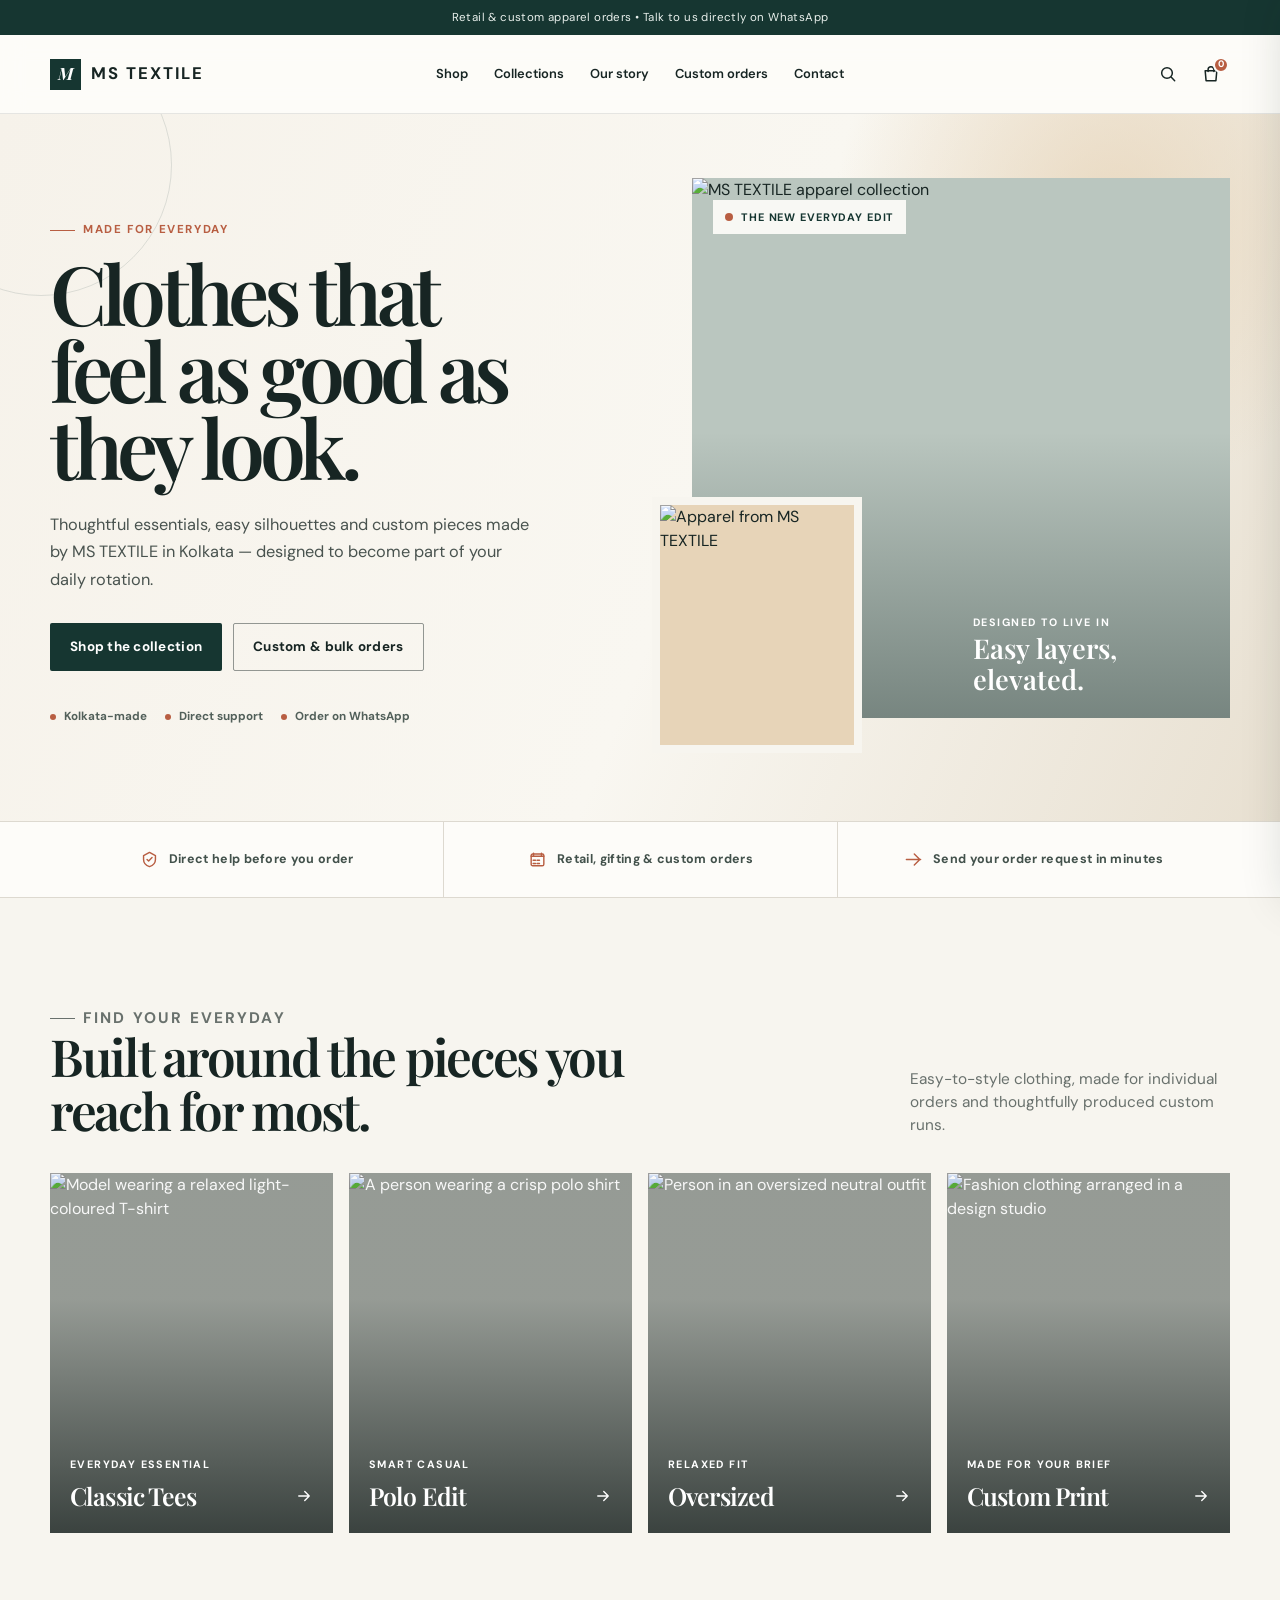
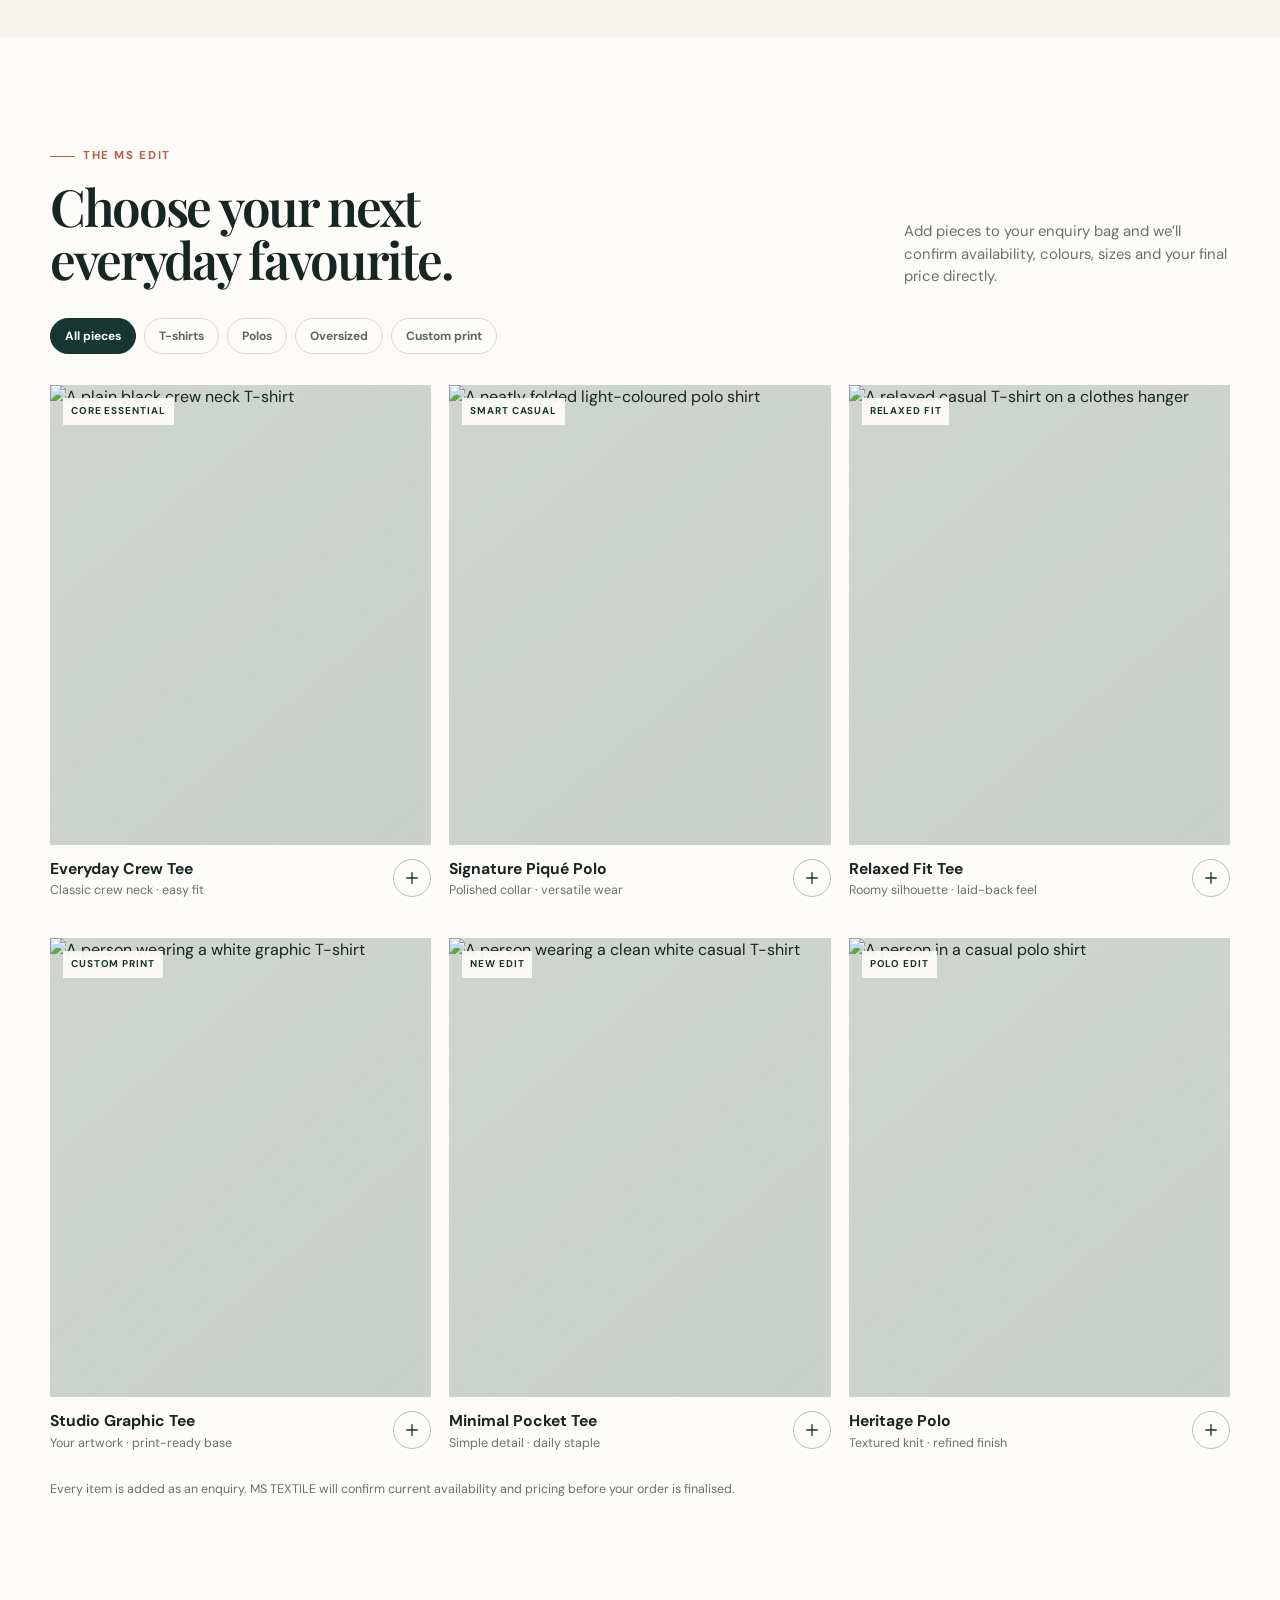
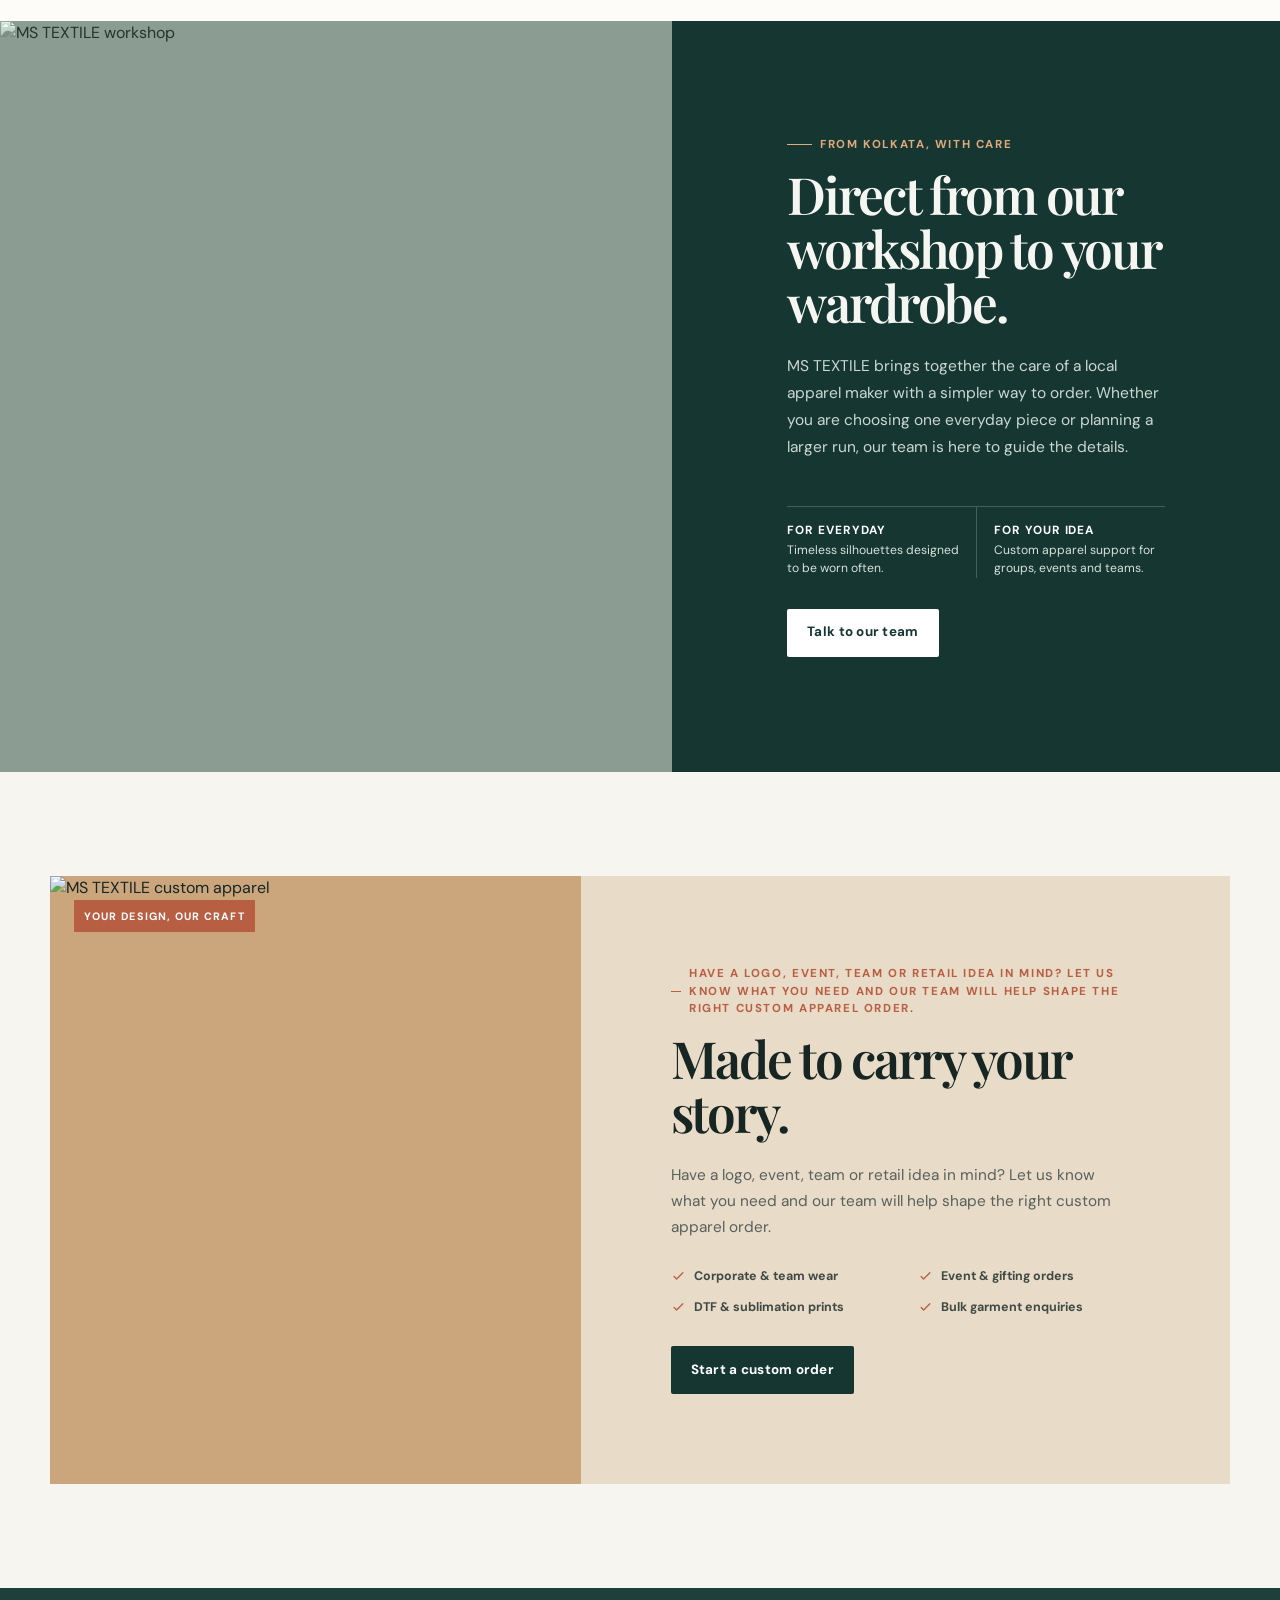
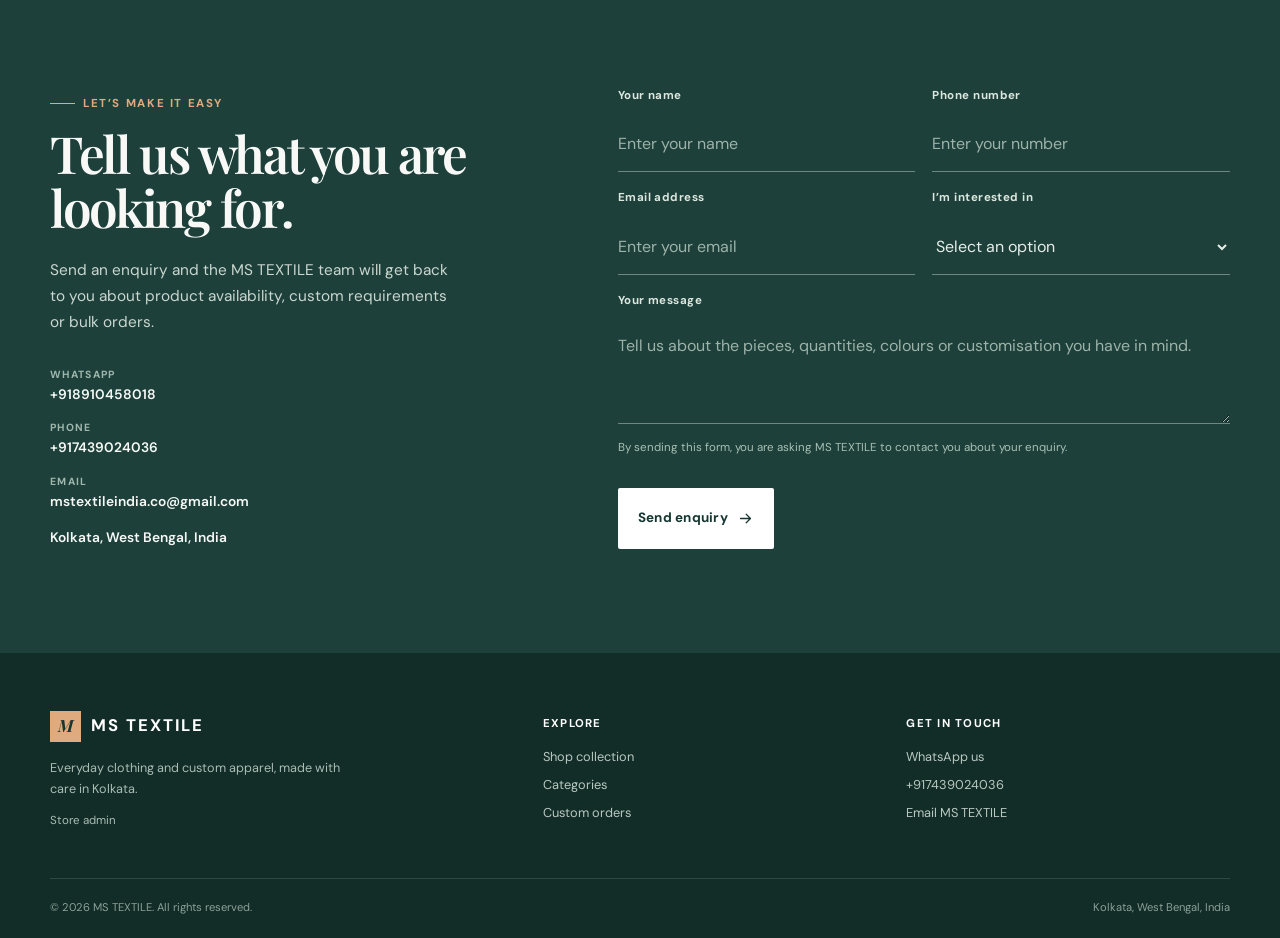
==== index.html @ 6633a90c "building website with admin panel gui version" ====
<!doctype html>
<html lang="en">
<head>
  <meta charset="utf-8">
  <meta name="viewport" content="width=device-width, initial-scale=1">
  <meta name="description" content="MS TEXTILE creates considered everyday clothing, from premium essentials to custom printed apparel. Shop or send your order request on WhatsApp.">
  <meta name="theme-color" content="#163631">
  <meta property="og:title" content="MS TEXTILE | Everyday clothing, thoughtfully made">
  <meta property="og:description" content="Shop everyday essentials and custom apparel directly from MS TEXTILE, Kolkata.">
  <title>MS TEXTILE | Everyday clothing, thoughtfully made</title>
  <link rel="preconnect" href="https://fonts.googleapis.com">
  <link rel="preconnect" href="https://fonts.gstatic.com" crossorigin>
  <link href="https://fonts.googleapis.com/css2?family=DM+Sans:wght@400;500;600;700&family=Playfair+Display:ital,wght@0,600;0,700;1,600&display=swap" rel="stylesheet">
  <link rel="stylesheet" href="styles.css">
</head>
<body>
  <a class="skip-link" href="#main-content">Skip to content</a>
  <div class="utility-bar">
    <div class="shell utility-inner"><strong>MS TEXTILE</strong> Retail & custom apparel orders • Talk to us directly on WhatsApp</div>
  </div>

  <header class="site-header">
    <div class="shell header-inner">
      <button class="menu-toggle" id="menuToggle" type="button" aria-controls="mobileNav" aria-expanded="false">
        <svg viewBox="0 0 24 24" aria-hidden="true" fill="none" stroke="currentColor" stroke-width="1.8" stroke-linecap="round"><path d="M4 7h16M4 12h16M4 17h16"/></svg>
        <span class="sr-only">Open menu</span>
      </button>
      <a class="brand" href="#top" aria-label="MS TEXTILE home"><span class="brand-mark">M</span><span>MS TEXTILE</span></a>
      <nav class="desktop-nav" aria-label="Primary navigation">
        <a href="#shop">Shop</a>
        <a href="#collections">Collections</a>
        <a href="#our-story">Our story</a>
        <a href="#custom-order">Custom orders</a>
        <a href="#contact">Contact</a>
      </nav>
      <div class="header-actions">
        <a class="icon-button" href="#shop" aria-label="Browse products">
          <svg viewBox="0 0 24 24" aria-hidden="true" fill="none" stroke="currentColor" stroke-width="1.8" stroke-linecap="round"><circle cx="10.8" cy="10.8" r="6.4"/><path d="m16 16 4 4"/></svg>
        </a>
        <button class="icon-button bag-button" id="cartButton" type="button" aria-controls="cartDrawer" aria-expanded="false">
          <svg viewBox="0 0 24 24" aria-hidden="true" fill="none" stroke="currentColor" stroke-width="1.8" stroke-linecap="round" stroke-linejoin="round"><path d="M5 8h14l-1.1 12H6.1L5 8Z"/><path d="M8.5 9V6.8a3.5 3.5 0 0 1 7 0V9"/></svg>
          <span class="bag-count" id="bagCount">0</span>
          <span class="sr-only">Open order enquiry bag</span>
        </button>
      </div>
    </div>
    <nav class="mobile-nav" id="mobileNav" aria-label="Mobile navigation">
      <div class="shell mobile-nav-inner">
        <a href="#shop">Shop</a>
        <a href="#collections">Collections</a>
        <a href="#our-story">Our story</a>
        <a href="#custom-order">Custom orders</a>
        <a href="#contact">Contact</a>
        <a class="mobile-contact" href="https://wa.me/918910458018" target="_blank" rel="noopener">Chat on WhatsApp ↗</a>
      </div>
    </nav>
  </header>

  <main id="main-content">
    <section class="hero" id="top">
      <div class="shell hero-grid">
        <div class="hero-copy">
          <p class="eyebrow">Made for everyday</p>
          <h1>Clothes that <em>feel</em> as good as they look.</h1>
          <p>Thoughtful essentials, easy silhouettes and custom pieces made by MS TEXTILE in Kolkata — designed to become part of your daily rotation.</p>
          <div class="hero-actions">
            <a class="button button-primary" href="#shop">Shop the collection
              <svg viewBox="0 0 24 24" aria-hidden="true" fill="none" stroke="currentColor" stroke-width="1.8" stroke-linecap="round" stroke-linejoin="round"><path d="M5 12h14M13 6l6 6-6 6"/></svg>
            </a>
            <a class="button button-light" href="#custom-order">Custom & bulk orders</a>
          </div>
          <div class="hero-notes" aria-label="Brand highlights">
            <span class="hero-note">Kolkata-made</span>
            <span class="hero-note">Direct support</span>
            <span class="hero-note">Order on WhatsApp</span>
          </div>
        </div>
        <div class="hero-visual">
          <div class="fabric-tag">The new everyday edit</div>
          <div class="hero-image">
            <img src="https://images.unsplash.com/photo-1521572163474-6864f9cf17ab?auto=format&fit=crop&w=1200&q=88" alt="A rail of neutral-coloured everyday T-shirts">
            <div class="hero-caption"><span>Designed to live in</span><strong>Easy layers, elevated.</strong></div>
          </div>
          <div class="hero-inset"><img src="https://images.unsplash.com/photo-1523381210434-271e8be1f52b?auto=format&fit=crop&w=600&q=84" alt="Neutral garments hanging in a clothing studio"></div>
        </div>
      </div>
    </section>

    <section class="benefit-strip" aria-label="MS TEXTILE customer benefits">
      <div class="shell benefit-grid">
        <div class="benefit">
          <svg viewBox="0 0 24 24" aria-hidden="true" fill="none" stroke="currentColor" stroke-width="1.8" stroke-linecap="round" stroke-linejoin="round"><path d="M12 3 4.5 7.1V12c0 4.7 3.2 7.6 7.5 9 4.3-1.4 7.5-4.3 7.5-9V7.1L12 3Z"/><path d="m8.9 12 2 2 4.3-4.4"/></svg>
          Direct help before you order
        </div>
        <div class="benefit">
          <svg viewBox="0 0 24 24" aria-hidden="true" fill="none" stroke="currentColor" stroke-width="1.8" stroke-linecap="round" stroke-linejoin="round"><path d="M4 8h16M7 4v4m10-4v4M6.5 13h3m2 0h3m-8 4h3m2 0h3"/><rect x="4" y="5" width="16" height="15" rx="2"/></svg>
          Retail, gifting & custom orders
        </div>
        <div class="benefit">
          <svg viewBox="0 0 24 24" aria-hidden="true" fill="none" stroke="currentColor" stroke-width="1.8" stroke-linecap="round" stroke-linejoin="round"><path d="M3 12h18M13 5l7 7-7 7"/></svg>
          Send your order request in minutes
        </div>
      </div>
    </section>

    <section class="collections shell" id="collections">
      <div class="section-heading">
        <div>
          <p class="eyebrow">Find your everyday</p>
          <h2>Built around the pieces you reach for most.</h2>
        </div>
        <p>Easy-to-style clothing, made for individual orders and thoughtfully produced custom runs.</p>
      </div>
      <div class="category-grid">
        <a class="category-card" href="#shop" data-category-link="tees">
          <img src="https://images.unsplash.com/photo-1503341504253-dff4815485f1?auto=format&fit=crop&w=900&q=84" alt="Model wearing a relaxed light-coloured T-shirt">
          <div class="category-content"><span>Everyday essential</span><h3>Classic Tees <svg viewBox="0 0 24 24" aria-hidden="true" fill="none" stroke="currentColor" stroke-width="1.8" stroke-linecap="round" stroke-linejoin="round"><path d="M5 12h14M13 6l6 6-6 6"/></svg></h3></div>
        </a>
        <a class="category-card" href="#shop" data-category-link="polos">
          <img src="https://images.unsplash.com/photo-1586790170083-2f9ceadc732d?auto=format&fit=crop&w=900&q=84" alt="A person wearing a crisp polo shirt">
          <div class="category-content"><span>Smart casual</span><h3>Polo Edit <svg viewBox="0 0 24 24" aria-hidden="true" fill="none" stroke="currentColor" stroke-width="1.8" stroke-linecap="round" stroke-linejoin="round"><path d="M5 12h14M13 6l6 6-6 6"/></svg></h3></div>
        </a>
        <a class="category-card" href="#shop" data-category-link="oversized">
          <img src="https://images.unsplash.com/photo-1515886657613-9f3515b0c78f?auto=format&fit=crop&w=900&q=84" alt="Person in an oversized neutral outfit">
          <div class="category-content"><span>Relaxed fit</span><h3>Oversized <svg viewBox="0 0 24 24" aria-hidden="true" fill="none" stroke="currentColor" stroke-width="1.8" stroke-linecap="round" stroke-linejoin="round"><path d="M5 12h14l-6-6m6 6-6 6"/></svg></h3></div>
        </a>
        <a class="category-card" href="#custom-order">
          <img src="https://images.unsplash.com/photo-1529139574466-a303027c1d8b?auto=format&fit=crop&w=900&q=84" alt="Fashion clothing arranged in a design studio">
          <div class="category-content"><span>Made for your brief</span><h3>Custom Print <svg viewBox="0 0 24 24" aria-hidden="true" fill="none" stroke="currentColor" stroke-width="1.8" stroke-linecap="round" stroke-linejoin="round"><path d="M5 12h14M13 6l6 6-6 6"/></svg></h3></div>
        </a>
      </div>
    </section>

    <section class="shop" id="shop">
      <div class="shell">
        <div class="shop-top">
          <div><p class="eyebrow">The MS edit</p><h2>Choose your next everyday favourite.</h2></div>
          <p class="shop-intro">Add pieces to your enquiry bag and we’ll confirm availability, colours, sizes and your final price directly.</p>
        </div>
        <div class="filters" role="tablist" aria-label="Filter clothing collection">
          <button class="filter active" type="button" role="tab" aria-selected="true" data-filter="all">All pieces</button>
          <button class="filter" type="button" role="tab" aria-selected="false" data-filter="tees">T-shirts</button>
          <button class="filter" type="button" role="tab" aria-selected="false" data-filter="polos">Polos</button>
          <button class="filter" type="button" role="tab" aria-selected="false" data-filter="oversized">Oversized</button>
          <button class="filter" type="button" role="tab" aria-selected="false" data-filter="printed">Custom print</button>
        </div>
        <div class="product-grid" id="productGrid" aria-live="polite"></div>
        <p class="product-note">Every item is added as an enquiry. MS TEXTILE will confirm current availability and pricing before your order is finalised.</p>
      </div>
    </section>

    <section class="story" id="our-story">
      <div class="story-image"><img src="https://images.unsplash.com/photo-1558618666-fcd25c85cd64?auto=format&fit=crop&w=1300&q=86" alt="A clothing maker at work in a textile studio"></div>
      <div class="story-copy">
        <p class="eyebrow">From Kolkata, with care</p>
        <h2>Direct from our workshop to your wardrobe.</h2>
        <p>MS TEXTILE brings together the care of a local apparel maker with a simpler way to order. Whether you are choosing one everyday piece or planning a larger run, our team is here to guide the details.</p>
        <div class="story-facts">
          <div class="story-fact"><strong>For everyday</strong>Timeless silhouettes designed to be worn often.</div>
          <div class="story-fact"><strong>For your idea</strong>Custom apparel support for groups, events and teams.</div>
        </div>
        <a class="button button-white" href="#contact">Talk to our team</a>
      </div>
    </section>

    <section class="custom" id="custom-order">
      <div class="shell custom-panel">
        <div class="custom-visual">
          <img src="https://images.unsplash.com/photo-1485968579580-b6d095142e6e?auto=format&fit=crop&w=1100&q=86" alt="Clothing details and textile materials in a workshop">
          <span>Your design, our craft</span>
        </div>
        <div class="custom-copy">
          <p class="eyebrow">Beyond the collection</p>
          <h2>Made to carry your story.</h2>
          <p>Have a logo, event, team or retail idea in mind? Let us know what you need and our team will help shape the right custom apparel order.</p>
          <ul class="custom-list">
            <li><svg viewBox="0 0 24 24" aria-hidden="true" fill="none" stroke="currentColor" stroke-width="2" stroke-linecap="round" stroke-linejoin="round"><path d="m5 12 4 4L19 6"/></svg>Corporate & team wear</li>
            <li><svg viewBox="0 0 24 24" aria-hidden="true" fill="none" stroke="currentColor" stroke-width="2" stroke-linecap="round" stroke-linejoin="round"><path d="m5 12 4 4L19 6"/></svg>Event & gifting orders</li>
            <li><svg viewBox="0 0 24 24" aria-hidden="true" fill="none" stroke="currentColor" stroke-width="2" stroke-linecap="round" stroke-linejoin="round"><path d="m5 12 4 4L19 6"/></svg>DTF & sublimation prints</li>
            <li><svg viewBox="0 0 24 24" aria-hidden="true" fill="none" stroke="currentColor" stroke-width="2" stroke-linecap="round" stroke-linejoin="round"><path d="m5 12 4 4L19 6"/></svg>Bulk garment enquiries</li>
          </ul>
          <a class="button button-primary" href="https://wa.me/918910458018?text=Hello%20MS%20TEXTILE%2C%20I%20would%20like%20to%20discuss%20a%20custom%20apparel%20order." target="_blank" rel="noopener">
            Start a custom order
            <svg viewBox="0 0 24 24" aria-hidden="true" fill="none" stroke="currentColor" stroke-width="1.8" stroke-linecap="round" stroke-linejoin="round"><path d="M5 12h14M13 6l6 6-6 6"/></svg>
          </a>
        </div>
      </div>
    </section>

    <section class="contact" id="contact">
      <div class="shell contact-grid">
        <div class="contact-copy">
          <p class="eyebrow">Let’s make it easy</p>
          <h2>Tell us what you are looking for.</h2>
          <p>Send an enquiry and the MS TEXTILE team will get back to you about product availability, custom requirements or bulk orders.</p>
          <div class="contact-details">
            <a href="https://wa.me/918910458018" target="_blank" rel="noopener"><span>WhatsApp</span>+91 89104 58018</a>
            <a href="tel:+917439024036"><span>Phone</span>+91 74390 24036</a>
            <a href="mailto:mstextileindia.co@gmail.com"><span>Email</span>mstextileindia.co@gmail.com</a>
            <p><span>Based in</span>Kolkata, West Bengal, India</p>
          </div>
        </div>
        <form class="contact-form" action="https://formsubmit.co/mstextileindia.co@gmail.com" method="POST">
          <input type="hidden" name="_captcha" value="false">
          <input type="hidden" name="_subject" value="New enquiry from the MS TEXTILE website">
          <input type="hidden" name="_template" value="table">
          <div class="form-field">
            <label for="name">Your name</label>
            <input id="name" name="name" type="text" placeholder="Enter your name" autocomplete="name" required>
          </div>
          <div class="form-field">
            <label for="phone">Phone number</label>
            <input id="phone" name="phone" type="tel" placeholder="Enter your number" autocomplete="tel" inputmode="tel" required>
          </div>
          <div class="form-field">
            <label for="email">Email address</label>
            <input id="email" name="email" type="email" placeholder="Enter your email" autocomplete="email" required>
          </div>
          <div class="form-field">
            <label for="interest">I’m interested in</label>
            <select id="interest" name="interest" required>
              <option value="" selected disabled>Select an option</option>
              <option>Retail clothing</option>
              <option>Custom printed apparel</option>
              <option>Corporate or team wear</option>
              <option>Bulk order</option>
              <option>Something else</option>
            </select>
          </div>
          <div class="form-field full">
            <label for="message">Your message</label>
            <textarea id="message" name="message" placeholder="Tell us about the pieces, quantities, colours or customisation you have in mind." required></textarea>
          </div>
          <p class="form-note">By sending this form, you are asking MS TEXTILE to contact you about your enquiry.</p>
          <button class="button button-white" type="submit">Send enquiry
            <svg viewBox="0 0 24 24" aria-hidden="true" fill="none" stroke="currentColor" stroke-width="1.8" stroke-linecap="round" stroke-linejoin="round"><path d="M5 12h14M13 6l6 6-6 6"/></svg>
          </button>
        </form>
      </div>
    </section>
  </main>
  <div id="customSections"></div>

  <footer>
    <div class="shell">
      <div class="footer-grid">
        <div class="footer-brand">
          <a class="brand" href="#top"><span class="brand-mark">M</span><span>MS TEXTILE</span></a>
          <p>Everyday clothing and custom apparel, made with care in Kolkata.</p>
          <a class="admin-entry" href="admin.html">Store admin</a>
        </div>
        <div class="footer-group">
          <h3>Explore</h3>
          <a href="#shop">Shop collection</a>
          <a href="#collections">Categories</a>
          <a href="#custom-order">Custom orders</a>
        </div>
        <div class="footer-group">
          <h3>Get in touch</h3>
          <a href="https://wa.me/918910458018" target="_blank" rel="noopener">WhatsApp us</a>
          <a href="tel:+918910458018">+91 89104 58018</a>
          <a href="mailto:mstextileindia.co@gmail.com">Email MS TEXTILE</a>
        </div>
      </div>
      <div class="footer-bottom">
        <p>© <span id="year">2026</span> MS TEXTILE. All rights reserved.</p>
        <p>Kolkata, West Bengal, India</p>
      </div>
    </div>
  </footer>

  <div class="cart-backdrop" id="cartBackdrop"></div>
  <aside class="cart-drawer" id="cartDrawer" aria-labelledby="cartTitle" aria-hidden="true">
    <div class="cart-header">
      <h2 id="cartTitle">Your enquiry bag</h2>
      <button class="cart-close" id="cartClose" type="button" aria-label="Close enquiry bag">
        <svg viewBox="0 0 24 24" aria-hidden="true" fill="none" stroke="currentColor" stroke-width="1.8" stroke-linecap="round"><path d="m6 6 12 12M18 6 6 18"/></svg>
      </button>
    </div>
    <div class="cart-items" id="cartItems"></div>
    <div class="cart-footer">
      <p>Send this list to MS TEXTILE on WhatsApp. We’ll confirm stock, sizes, colours and your final price before the order is placed.</p>
      <a class="button button-primary" id="orderWhatsapp" href="https://wa.me/918910458018" target="_blank" rel="noopener" hidden>
        Send order request
        <svg viewBox="0 0 24 24" aria-hidden="true" fill="none" stroke="currentColor" stroke-width="1.8" stroke-linecap="round" stroke-linejoin="round"><path d="M5 12h14M13 6l6 6-6 6"/></svg>
      </a>
    </div>
  </aside>
  <div class="toast" id="toast" role="status" aria-live="polite"></div>
  <p class="sr-only" id="cartLive" aria-live="polite"></p>

  <script src="site-config.js" defer></script>
  <script src="app.js" defer></script>
</body>
</html>
---- styles.css ----
:root {
      --ink: #172523;
      --deep-green: #163631;
      --moss: #31574f;
      --clay: #b85e42;
      --sand: #e7d4b8;
      --cream: #f7f5ef;
      --warm-white: #fdfcf9;
      --line: #ddd9d0;
      --muted: #69716d;
      --shadow: 0 18px 45px rgba(21, 45, 40, .10);
      --display: "Playfair Display", Georgia, serif;
      --sans: "DM Sans", Arial, sans-serif;
    }

    * { box-sizing: border-box; }
    html { scroll-behavior: smooth; }
    body {
      margin: 0;
      color: var(--ink);
      background: var(--cream);
      font-family: var(--sans);
      line-height: 1.5;
    }
    body.locked { overflow: hidden; }
    button, input, select, textarea { font: inherit; }
    button { cursor: pointer; }
    a { color: inherit; }
    img { display: block; max-width: 100%; }

    .skip-link {
      position: fixed; top: -48px; left: 18px; z-index: 100;
      padding: 10px 14px; color: #fff; background: var(--deep-green);
      border-radius: 0 0 8px 8px; text-decoration: none;
    }
    .skip-link:focus { top: 0; }
    .sr-only {
      position: absolute; width: 1px; height: 1px; padding: 0; margin: -1px;
      overflow: hidden; clip: rect(0, 0, 0, 0); white-space: nowrap; border: 0;
    }
    .shell { width: min(1180px, calc(100% - 48px)); margin: 0 auto; }
    .eyebrow {
      display: inline-flex; align-items: center; gap: 8px; margin: 0 0 15px;
      color: var(--clay); font-size: .72rem; font-weight: 700;
      letter-spacing: .14em; text-transform: uppercase;
    }
    .eyebrow::before { width: 25px; height: 1px; background: currentColor; content: ""; }
    .section-heading {
      display: flex; align-items: end; justify-content: space-between;
      gap: 30px; margin-bottom: 35px;
    }
    .section-heading h2, .story-copy h2, .custom-copy h2, .contact-copy h2 {
      max-width: 610px; margin: 0; font-family: var(--display);
      font-size: clamp(2.1rem, 4vw, 3.5rem); font-weight: 600;
      letter-spacing: -.045em; line-height: 1.05;
    }
    .section-heading p { max-width: 320px; margin: 0; color: var(--muted); font-size: .96rem; }

    .button {
      display: inline-flex; align-items: center; justify-content: center; gap: 9px;
      min-height: 48px; padding: 12px 19px; border: 1px solid transparent;
      border-radius: 2px; font-size: .84rem; font-weight: 700; letter-spacing: .02em;
      text-decoration: none; transition: transform .2s ease, background .2s ease, border-color .2s ease, color .2s ease;
    }
    .button:hover { transform: translateY(-2px); }
    .button-primary { color: #fff; background: var(--deep-green); }
    .button-primary:hover { background: #0e2824; }
    .button-light { color: var(--ink); background: transparent; border-color: rgba(23, 37, 35, .45); }
    .button-light:hover { color: #fff; background: var(--ink); border-color: var(--ink); }
    .button-white { color: var(--deep-green); background: #fff; }
    .button-white:hover { background: var(--sand); }
    .button svg { width: 17px; height: 17px; }

    .utility-bar {
      min-height: 35px; color: #e9f0ec; background: var(--deep-green);
      font-size: .72rem; letter-spacing: .035em;
    }
    .utility-inner {
      display: flex; align-items: center; justify-content: center;
      min-height: 35px; text-align: center;
    }
    .utility-inner strong { margin-right: 7px; color: #fff; }
    .site-header {
      position: sticky; top: 0; z-index: 30; border-bottom: 1px solid rgba(23, 37, 35, .1);
      background: rgba(253, 252, 249, .94); backdrop-filter: blur(12px);
    }
    .header-inner {
      display: grid; grid-template-columns: 1fr auto 1fr; align-items: center;
      min-height: 78px; gap: 24px;
    }
    .brand {
      display: inline-flex; align-items: center; width: fit-content; gap: 10px;
      color: var(--ink); font-size: 1.05rem; font-weight: 700; letter-spacing: .115em; text-decoration: none;
    }
    .brand-mark {
      display: grid; width: 31px; height: 31px; place-items: center; color: #fff;
      background: var(--deep-green); font-family: var(--display); font-size: 1.06rem; font-style: italic; letter-spacing: 0;
    }
    .desktop-nav { display: flex; align-items: center; gap: 26px; }
    .desktop-nav a, .mobile-nav a { color: var(--ink); font-size: .81rem; font-weight: 600; text-decoration: none; }
    .desktop-nav a { position: relative; padding: 7px 0; }
    .desktop-nav a::after {
      position: absolute; right: 0; bottom: 1px; left: 0; height: 1px; background: var(--clay);
      content: ""; transform: scaleX(0); transform-origin: left; transition: transform .2s ease;
    }
    .desktop-nav a:hover::after { transform: scaleX(1); }
    .header-actions { display: flex; justify-content: flex-end; align-items: center; gap: 4px; }
    .icon-button, .menu-toggle, .cart-close {
      display: inline-grid; width: 39px; height: 39px; place-items: center; padding: 0;
      color: var(--ink); background: transparent; border: 0; border-radius: 50%; text-decoration: none;
    }
    .icon-button:hover, .menu-toggle:hover, .cart-close:hover { background: #eae8e1; }
    .icon-button svg, .menu-toggle svg, .cart-close svg { width: 20px; height: 20px; }
    .bag-button { position: relative; }
    .bag-count {
      position: absolute; top: 2px; right: 1px; display: grid; width: 16px; height: 16px; place-items: center;
      color: #fff; background: var(--clay); border: 2px solid var(--warm-white); border-radius: 50%;
      font-size: .59rem; font-weight: 700; line-height: 1;
    }
    .menu-toggle { display: none; }
    .mobile-nav {
      display: none; overflow: hidden; max-height: 0; border-top: 1px solid transparent;
      background: var(--warm-white); transition: max-height .32s ease, border-color .32s ease;
    }
    .mobile-nav.open { max-height: 380px; border-color: var(--line); }
    .mobile-nav-inner { display: grid; gap: 0; padding: 12px 0 20px; }
    .mobile-nav a { padding: 13px 0; border-bottom: 1px solid var(--line); }
    .mobile-contact { margin-top: 20px; color: var(--moss); font-size: .8rem; font-weight: 700; text-decoration: none; }

    .hero {
      position: relative; overflow: hidden; padding: 64px 0 68px;
      background: radial-gradient(circle at 87% 14%, rgba(231, 212, 184, .78), transparent 22%),
        linear-gradient(112deg, #f6f2ea 0%, #f9f7f1 55%, #e8e0d1 100%);
    }
    .hero::after {
      position: absolute; top: -80px; left: -90px; width: 260px; height: 260px;
      border: 1px solid rgba(22, 54, 49, .12); border-radius: 50%; content: "";
    }
    .hero-grid {
      position: relative; z-index: 1; display: grid;
      grid-template-columns: minmax(0, .94fr) minmax(380px, 1.06fr);
      align-items: center; gap: clamp(42px, 7vw, 103px);
    }
    .hero-copy { padding: 17px 0 9px; }
    .hero-copy h1 {
      max-width: 560px; margin: 0; font-family: var(--display); font-size: clamp(3.3rem, 6.4vw, 5.65rem);
      font-weight: 600; letter-spacing: -.065em; line-height: .94;
    }
    .hero-copy h1 em { color: var(--moss); font-weight: 600; }
    .hero-copy > p:not(.eyebrow) {
      max-width: 480px; margin: 26px 0 29px; color: #49534f; font-size: 1.02rem; line-height: 1.7;
    }
    .hero-actions { display: flex; flex-wrap: wrap; gap: 11px; }
    .hero-notes { display: flex; flex-wrap: wrap; gap: 18px; margin-top: 37px; }
    .hero-note { display: flex; align-items: center; gap: 8px; color: #52605a; font-size: .73rem; font-weight: 700; }
    .hero-note::before { width: 6px; height: 6px; background: var(--clay); border-radius: 50%; content: ""; }
    .hero-visual { position: relative; min-height: 555px; padding: 0 0 35px 40px; }
    .hero-image { position: relative; height: 540px; overflow: hidden; background: #bac6bf; }
    .hero-image > img { width: 100%; height: 100%; object-fit: cover; object-position: center; }
    .hero-image::after {
      position: absolute; inset: 0; background: linear-gradient(180deg, transparent 47%, rgba(10, 28, 25, .38) 100%);
      content: ""; pointer-events: none;
    }
    .hero-inset {
      position: absolute; bottom: 0; left: 0; width: min(43%, 210px); aspect-ratio: .82;
      overflow: hidden; border: 8px solid var(--cream); background: var(--sand);
    }
    .hero-inset img { width: 100%; height: 100%; object-fit: cover; }
    .hero-caption { position: absolute; right: 22px; bottom: 21px; z-index: 2; max-width: 235px; color: #fff; }
    .hero-caption span {
      display: block; margin-bottom: 5px; font-size: .67rem; font-weight: 700; letter-spacing: .14em; text-transform: uppercase;
    }
    .hero-caption strong { font-family: var(--display); font-size: 1.7rem; font-weight: 600; line-height: 1; }
    .fabric-tag {
      position: absolute; top: 22px; left: 61px; z-index: 2; display: inline-flex; align-items: center; gap: 8px;
      padding: 9px 12px; color: var(--deep-green); background: rgba(253, 252, 249, .93);
      font-size: .68rem; font-weight: 700; letter-spacing: .08em; text-transform: uppercase;
    }
    .fabric-tag::before { width: 8px; height: 8px; background: var(--clay); border-radius: 50%; content: ""; }

    .benefit-strip { border-top: 1px solid var(--line); border-bottom: 1px solid var(--line); background: var(--warm-white); }
    .benefit-grid { display: grid; grid-template-columns: repeat(3, 1fr); }
    .benefit {
      display: flex; align-items: center; justify-content: center; gap: 10px; min-height: 75px; padding: 17px 20px;
      color: #42514b; font-size: .78rem; font-weight: 700; letter-spacing: .025em; text-align: center;
    }
    .benefit + .benefit { border-left: 1px solid var(--line); }
    .benefit svg { width: 19px; height: 19px; color: var(--clay); flex: 0 0 auto; }
    section { scroll-margin-top: 100px; }

    .collections { padding: 104px 0 105px; }
    .category-grid { display: grid; grid-template-columns: repeat(4, 1fr); gap: 16px; }
    .category-card {
      position: relative; display: block; min-height: 360px; overflow: hidden; color: #fff; background: #9a9f99; text-decoration: none;
    }
    .category-card img {
      position: absolute; inset: 0; width: 100%; height: 100%; object-fit: cover;
      transition: transform .6s cubic-bezier(.2, .65, .25, 1);
    }
    .category-card::after {
      position: absolute; inset: 0; background: linear-gradient(180deg, rgba(18, 27, 25, .03) 35%, rgba(18, 27, 25, .7) 100%); content: "";
    }
    .category-card:hover img { transform: scale(1.055); }
    .category-content { position: absolute; right: 20px; bottom: 18px; left: 20px; z-index: 1; }
    .category-content span {
      display: block; margin-bottom: 5px; font-size: .67rem; font-weight: 700; letter-spacing: .13em; text-transform: uppercase;
    }
    .category-content h3 {
      display: flex; align-items: center; justify-content: space-between; gap: 10px; margin: 0;
      font-family: var(--display); font-size: 1.55rem; font-weight: 600; letter-spacing: -.035em;
    }
    .category-content h3 svg { width: 18px; height: 18px; }

    .shop { padding: 102px 0 110px; background: var(--warm-white); }
    .shop-top { display: flex; align-items: end; justify-content: space-between; gap: 24px; margin-bottom: 31px; }
    .shop-top h2 {
      max-width: 520px; margin: 0; font-family: var(--display); font-size: clamp(2.15rem, 4vw, 3.45rem);
      font-weight: 600; letter-spacing: -.045em; line-height: 1.05;
    }
    .shop-intro { max-width: 326px; margin: 0; color: var(--muted); font-size: .93rem; }
    .filters { display: flex; flex-wrap: wrap; gap: 8px; margin-bottom: 31px; }
    .filter {
      min-height: 36px; padding: 7px 14px; color: #5c6762; background: transparent; border: 1px solid var(--line);
      border-radius: 999px; font-size: .75rem; font-weight: 700;
    }
    .filter:hover, .filter.active { color: #fff; background: var(--deep-green); border-color: var(--deep-green); }
    .product-grid { display: grid; grid-template-columns: repeat(3, 1fr); gap: 38px 18px; }
    .product-card { min-width: 0; }
    .product-image {
      position: relative; aspect-ratio: .83; overflow: hidden;
      background: linear-gradient(140deg, rgba(255,255,255,.1), transparent), #cad0ca;
    }
    .product-image img {
      width: 100%; height: 100%; object-fit: cover;
      transition: transform .55s cubic-bezier(.2, .65, .25, 1), opacity .2s ease;
    }
    .product-card:hover .product-image img { transform: scale(1.045); }
    .product-image.image-missing img { opacity: 0; }
    .product-tag {
      position: absolute; top: 13px; left: 13px; z-index: 1; padding: 6px 8px; color: var(--deep-green);
      background: rgba(253, 252, 249, .94); font-size: .62rem; font-weight: 700; letter-spacing: .09em; text-transform: uppercase;
    }
    .product-meta { display: grid; grid-template-columns: 1fr auto; gap: 15px; padding-top: 14px; }
    .product-meta h3 { margin: 0 0 3px; font-size: .98rem; line-height: 1.25; }
    .product-meta p { margin: 0; color: var(--muted); font-size: .78rem; }
    .product-meta .product-price { display: block; margin-top: 8px; color: var(--deep-green); font-size: .9rem; font-weight: 700; }
    .product-add {
      display: inline-grid; width: 38px; height: 38px; place-items: center; padding: 0; color: var(--deep-green);
      background: transparent; border: 1px solid #b8c1bb; border-radius: 50%;
      transition: color .2s ease, background .2s ease, border-color .2s ease, transform .2s ease;
    }
    .product-add:hover { color: #fff; background: var(--deep-green); border-color: var(--deep-green); transform: rotate(90deg); }
    .product-add svg { width: 18px; height: 18px; }
    .product-note { margin-top: 27px; color: var(--muted); font-size: .78rem; }

    .story { display: grid; grid-template-columns: 1.05fr .95fr; min-height: 610px; background: var(--deep-green); }
    .story-image { min-height: 520px; background: #8b9c93; }
    .story-image img { width: 100%; height: 100%; object-fit: cover; mix-blend-mode: luminosity; opacity: .88; }
    .story-copy {
      display: flex; flex-direction: column; align-items: flex-start; justify-content: center; padding: clamp(60px, 9vw, 125px); color: #f5f6f2;
    }
    .story-copy .eyebrow { color: #dfaa7d; }
    .story-copy h2 { max-width: 455px; }
    .story-copy > p:not(.eyebrow) {
      max-width: 455px; margin: 23px 0 29px; color: #cbd7d1; font-size: .97rem; line-height: 1.75;
    }
    .story-facts {
      display: grid; grid-template-columns: repeat(2, minmax(0, 1fr)); width: 100%; max-width: 455px; margin: 16px 0 31px;
      border-top: 1px solid rgba(233, 240, 236, .22);
    }
    .story-fact { padding: 15px 16px 0 0; color: #d7e1db; font-size: .76rem; line-height: 1.45; }
    .story-fact + .story-fact { padding-right: 0; padding-left: 17px; border-left: 1px solid rgba(233, 240, 236, .22); }
    .story-fact strong {
      display: block; margin-bottom: 3px; color: #fff; font-size: .74rem; letter-spacing: .08em; text-transform: uppercase;
    }

    .custom { padding: 104px 0; }
    .custom-panel { display: grid; grid-template-columns: .9fr 1.1fr; overflow: hidden; background: #e8dbc7; }
    .custom-visual { position: relative; min-height: 480px; overflow: hidden; background: #cba67c; }
    .custom-visual img { width: 100%; height: 100%; object-fit: cover; }
    .custom-visual span {
      position: absolute; top: 24px; left: 24px; padding: 8px 10px; color: #fff; background: var(--clay);
      font-size: .67rem; font-weight: 700; letter-spacing: .1em; text-transform: uppercase;
    }
    .custom-copy { display: flex; flex-direction: column; align-items: flex-start; justify-content: center; padding: clamp(45px, 7vw, 100px); }
    .custom-copy h2 { max-width: 510px; }
    .custom-copy > p:not(.eyebrow) {
      max-width: 460px; margin: 22px 0 27px; color: #58615d; font-size: .96rem; line-height: 1.7;
    }
    .custom-list {
      display: grid; grid-template-columns: repeat(2, minmax(0, 1fr)); width: 100%; gap: 12px 25px; margin: 0 0 30px; padding: 0; list-style: none;
    }
    .custom-list li { display: flex; align-items: center; gap: 8px; color: #3f4a45; font-size: .78rem; font-weight: 700; }
    .custom-list svg { width: 15px; height: 15px; color: var(--clay); }

    .contact { padding: 99px 0 104px; color: #f8f9f6; background: #1d403a; }
    .contact-grid { display: grid; grid-template-columns: .85fr 1.15fr; gap: clamp(52px, 9vw, 120px); }
    .contact-copy .eyebrow { color: #dfaa7d; }
    .contact-copy h2 { max-width: 450px; }
    .contact-copy > p:not(.eyebrow) {
      max-width: 400px; margin: 22px 0 31px; color: #cad6cf; font-size: .96rem; line-height: 1.72;
    }
    .contact-details { display: grid; gap: 15px; margin: 0; }
    .contact-details a, .contact-details p {
      margin: 0; color: #f7f9f6; font-size: .86rem; font-weight: 600; line-height: 1.55; text-decoration: none;
    }
    .contact-details a:hover { color: #dfaa7d; }
    .contact-details span {
      display: block; margin-bottom: 1px; color: #9fb7ac; font-size: .65rem; font-weight: 700; letter-spacing: .13em; text-transform: uppercase;
    }
    .contact-form { display: grid; grid-template-columns: 1fr 1fr; gap: 17px; }
    .form-field { display: grid; gap: 7px; }
    .form-field.full { grid-column: 1 / -1; }
    .form-field label { color: #dce7df; font-size: .72rem; font-weight: 700; letter-spacing: .04em; }
    .form-field input, .form-field select, .form-field textarea {
      width: 100%; padding: 12px 0; color: #fff; background: transparent; border: 0;
      border-bottom: 1px solid rgba(232, 241, 236, .4); border-radius: 0; outline: 0; transition: border-color .2s ease;
    }
    .form-field select { color: #e6ede8; }
    .form-field select option { color: var(--ink); }
    .form-field textarea { min-height: 96px; resize: vertical; }
    .form-field input::placeholder, .form-field textarea::placeholder { color: #9db2a8; }
    .form-field input:focus, .form-field select:focus, .form-field textarea:focus { border-color: #dfaa7d; }
    .form-note { grid-column: 1 / -1; margin: -2px 0 1px; color: #a8c0b4; font-size: .72rem; line-height: 1.5; }
    .contact-form .button { justify-self: start; margin-top: 2px; }

    .admin-custom-section { padding: 72px 0; background: var(--warm-white); border-top: 1px solid var(--line); }
    .admin-custom-inner { display: grid; grid-template-columns: 1fr; align-items: center; gap: 38px; }
    .admin-custom-inner.has-photo { grid-template-columns: minmax(0, .9fr) minmax(0, 1.1fr); }
    .admin-custom-photo { height: 340px; overflow: hidden; background: var(--sand); }
    .admin-custom-photo img { width: 100%; height: 100%; object-fit: cover; }
    .admin-custom-copy h2 { max-width: 620px; margin: 0 0 16px; font-family: var(--display); font-size: clamp(2rem, 4vw, 3.2rem); line-height: 1.05; letter-spacing: -.045em; }
    .admin-custom-copy > p:not(.eyebrow) { max-width: 650px; margin: 0 0 22px; color: var(--muted); line-height: 1.75; }

    footer { padding: 58px 0 22px; color: #ced8d1; background: #122c28; }
    .footer-grid { display: grid; grid-template-columns: 1.4fr 1fr 1fr; gap: 40px; padding-bottom: 47px; }
    .footer-brand .brand { margin-bottom: 15px; color: #fff; }
    .footer-brand .brand-mark { color: var(--deep-green); background: #dfaa7d; }
    .footer-brand p { max-width: 300px; margin: 0; color: #a9bdb3; font-size: .79rem; line-height: 1.7; }
    .admin-entry { display: inline-block; margin-top: 12px; color: #a9bdb3; font-size: .72rem; text-decoration: none; }
    .admin-entry:hover { color: #fff; text-decoration: underline; }
    .footer-group h3 { margin: 4px 0 15px; color: #fff; font-size: .71rem; letter-spacing: .11em; text-transform: uppercase; }
    .footer-group a { display: block; width: fit-content; margin: 0 0 9px; color: #b9c9c0; font-size: .8rem; text-decoration: none; }
    .footer-group a:hover { color: #dfaa7d; }
    .footer-bottom {
      display: flex; align-items: center; justify-content: space-between; gap: 15px; padding-top: 20px;
      border-top: 1px solid rgba(209, 226, 216, .15); color: #8ca196; font-size: .7rem;
    }
    .footer-bottom p { margin: 0; }

    .cart-backdrop {
      position: fixed; inset: 0; z-index: 60; visibility: hidden; background: rgba(9, 26, 23, .42);
      opacity: 0; transition: opacity .25s ease, visibility .25s ease;
    }
    .cart-backdrop.open { visibility: visible; opacity: 1; }
    .cart-drawer {
      position: fixed; top: 0; right: 0; z-index: 61; display: grid; grid-template-rows: auto 1fr auto;
      width: min(425px, 100%); height: 100dvh; color: var(--ink); background: var(--warm-white);
      box-shadow: -15px 0 45px rgba(11, 29, 26, .16); transform: translateX(105%);
      transition: transform .32s cubic-bezier(.25, .7, .25, 1);
    }
    .cart-drawer.open { transform: translateX(0); }
    .cart-header {
      display: flex; align-items: center; justify-content: space-between; min-height: 75px; padding: 0 20px 0 25px; border-bottom: 1px solid var(--line);
    }
    .cart-header h2 { margin: 0; font-family: var(--display); font-size: 1.56rem; font-weight: 600; letter-spacing: -.03em; }
    .cart-items { overflow: auto; padding: 18px 25px; }
    .empty-cart { display: grid; min-height: 300px; place-content: center; color: var(--muted); text-align: center; }
    .empty-cart svg { width: 35px; height: 35px; margin: 0 auto 11px; color: var(--moss); }
    .empty-cart strong { display: block; margin-bottom: 5px; color: var(--ink); font-size: .91rem; }
    .empty-cart p { max-width: 220px; margin: 0; font-size: .78rem; line-height: 1.6; }
    .cart-row { display: grid; grid-template-columns: 76px 1fr; gap: 13px; padding: 11px 0; border-bottom: 1px solid var(--line); }
    .cart-row img { width: 76px; height: 87px; object-fit: cover; background: #d0d4ce; }
    .cart-row-info { display: flex; flex-direction: column; align-items: flex-start; }
    .cart-row-info h3 { margin: 0 0 2px; font-size: .85rem; line-height: 1.25; }
    .cart-row-info p { margin: 0 0 auto; color: var(--muted); font-size: .7rem; }
    .cart-row-info .cart-price { margin: 6px 0 9px; color: var(--deep-green); font-weight: 700; }
    .quantity-control { display: inline-flex; align-items: center; gap: 3px; margin-top: 11px; border: 1px solid var(--line); }
    .quantity-control button {
      display: grid; width: 25px; height: 25px; place-items: center; padding: 0; color: var(--deep-green);
      background: transparent; border: 0; font-size: 1rem; line-height: 1;
    }
    .quantity-control button:hover { background: #ece8de; }
    .quantity-control span { min-width: 20px; color: var(--ink); font-size: .72rem; font-weight: 700; text-align: center; }
    .cart-footer { padding: 19px 25px 26px; border-top: 1px solid var(--line); background: #faf8f3; }
    .cart-footer p { margin: 0 0 15px; color: var(--muted); font-size: .73rem; line-height: 1.5; }
    .cart-footer .button { width: 100%; min-height: 50px; }
    .cart-footer .button[hidden] { display: none; }
    .toast {
      position: fixed; bottom: 23px; left: 50%; z-index: 70; padding: 12px 16px; color: #fff;
      background: var(--ink); box-shadow: var(--shadow); font-size: .8rem; font-weight: 600; opacity: 0;
      pointer-events: none; transform: translate(-50%, 24px); transition: opacity .2s ease, transform .2s ease;
    }
    .toast.show { opacity: 1; transform: translate(-50%, 0); }
    :focus-visible { outline: 3px solid rgba(184, 94, 66, .72); outline-offset: 3px; }

    @media (max-width: 980px) {
      .desktop-nav { display: none; }
      .header-inner { grid-template-columns: auto 1fr auto; min-height: 70px; }
      .menu-toggle { display: inline-grid; }
      .mobile-nav { display: block; }
      .brand { justify-self: center; }
      .hero-grid { grid-template-columns: 1fr; gap: 47px; }
      .hero-copy { max-width: 650px; }
      .hero-visual { width: min(100%, 650px); margin-left: auto; }
      .category-grid { grid-template-columns: repeat(2, 1fr); }
      .category-card { min-height: 410px; }
      .story { grid-template-columns: 1fr; }
      .story-image { min-height: 440px; }
      .story-copy { padding: 74px max(24px, calc((100vw - 720px) / 2)); }
      .custom-panel { grid-template-columns: 1fr; }
      .custom-visual { min-height: 410px; }
      .custom-copy { padding: 68px max(24px, calc((100vw - 720px) / 2)); }
      .contact-grid { grid-template-columns: 1fr; }
      .admin-custom-inner.has-photo { grid-template-columns: 1fr; gap: 23px; }
      .admin-custom-photo { height: 260px; }
    }

    @media (max-width: 700px) {
      .shell { width: min(100% - 32px, 1180px); }
      .utility-inner { padding: 6px 16px; line-height: 1.35; }
      .utility-inner strong { display: none; }
      .header-inner { min-height: 64px; }
      .brand { font-size: .91rem; }
      .brand-mark { width: 28px; height: 28px; }
      .header-actions .icon-button:not(.bag-button) { display: none; }
      .hero { padding: 43px 0 54px; }
      .hero-copy h1 { font-size: clamp(3rem, 15vw, 4.25rem); }
      .hero-copy > p:not(.eyebrow) { margin: 20px 0 25px; font-size: .93rem; }
      .hero-actions { display: grid; grid-template-columns: 1fr 1fr; }
      .hero-actions .button { padding: 11px 10px; font-size: .76rem; }
      .hero-notes { gap: 9px 15px; margin-top: 27px; }
      .hero-note { font-size: .66rem; }
      .hero-visual { min-height: 430px; padding: 0 0 25px 25px; }
      .hero-image { height: 420px; }
      .fabric-tag { top: 14px; left: 39px; font-size: .57rem; }
      .hero-caption { right: 15px; bottom: 16px; }
      .hero-caption strong { font-size: 1.42rem; }
      .hero-inset { border-width: 5px; }
      .benefit-grid { grid-template-columns: 1fr; }
      .benefit { min-height: 52px; padding: 11px 16px; font-size: .7rem; }
      .benefit + .benefit { border-top: 1px solid var(--line); border-left: 0; }
      .collections, .shop, .custom, .contact { padding: 69px 0; }
      .section-heading, .shop-top { display: block; margin-bottom: 25px; }
      .section-heading h2, .shop-top h2 { font-size: 2.25rem; }
      .section-heading p, .shop-intro { margin-top: 14px; font-size: .86rem; }
      .category-grid { gap: 10px; }
      .category-card { min-height: 260px; }
      .category-content { right: 13px; bottom: 13px; left: 13px; }
      .category-content h3 { font-size: 1.22rem; }
      .category-content span { font-size: .57rem; }
      .filters { gap: 6px; margin-bottom: 23px; }
      .filter { padding: 6px 11px; font-size: .68rem; }
      .product-grid { grid-template-columns: repeat(2, 1fr); gap: 29px 10px; }
      .product-meta { gap: 6px; padding-top: 10px; }
      .product-meta h3 { font-size: .84rem; }
      .product-meta p { font-size: .67rem; line-height: 1.4; }
      .product-add { width: 32px; height: 32px; }
      .product-add svg { width: 15px; height: 15px; }
      .product-note { margin-top: 20px; font-size: .69rem; }
      .story-image { min-height: 310px; }
      .story-copy, .custom-copy { padding: 61px 24px; }
      .story-copy h2, .custom-copy h2, .contact-copy h2 { font-size: 2.35rem; }
      .story-copy > p:not(.eyebrow), .custom-copy > p:not(.eyebrow), .contact-copy > p:not(.eyebrow) { font-size: .89rem; }
      .story-facts { margin-bottom: 25px; }
      .story-fact { font-size: .68rem; }
      .custom-visual { min-height: 300px; }
      .custom-list { gap: 10px; }
      .custom-list li { font-size: .7rem; }
      .contact-grid { gap: 48px; }
      .contact-form { grid-template-columns: 1fr; }
      .form-field.full { grid-column: auto; }
      .footer-grid { grid-template-columns: 1fr 1fr; gap: 31px 23px; }
      .footer-brand { grid-column: 1 / -1; }
      .footer-bottom { display: block; }
      .footer-bottom p + p { margin-top: 6px; }
    }
    @media (max-width: 380px) {
      .hero-actions { grid-template-columns: 1fr; }
      .category-card { min-height: 215px; }
      .category-content h3 { font-size: 1.04rem; }
      .custom-list { grid-template-columns: 1fr; }
    }
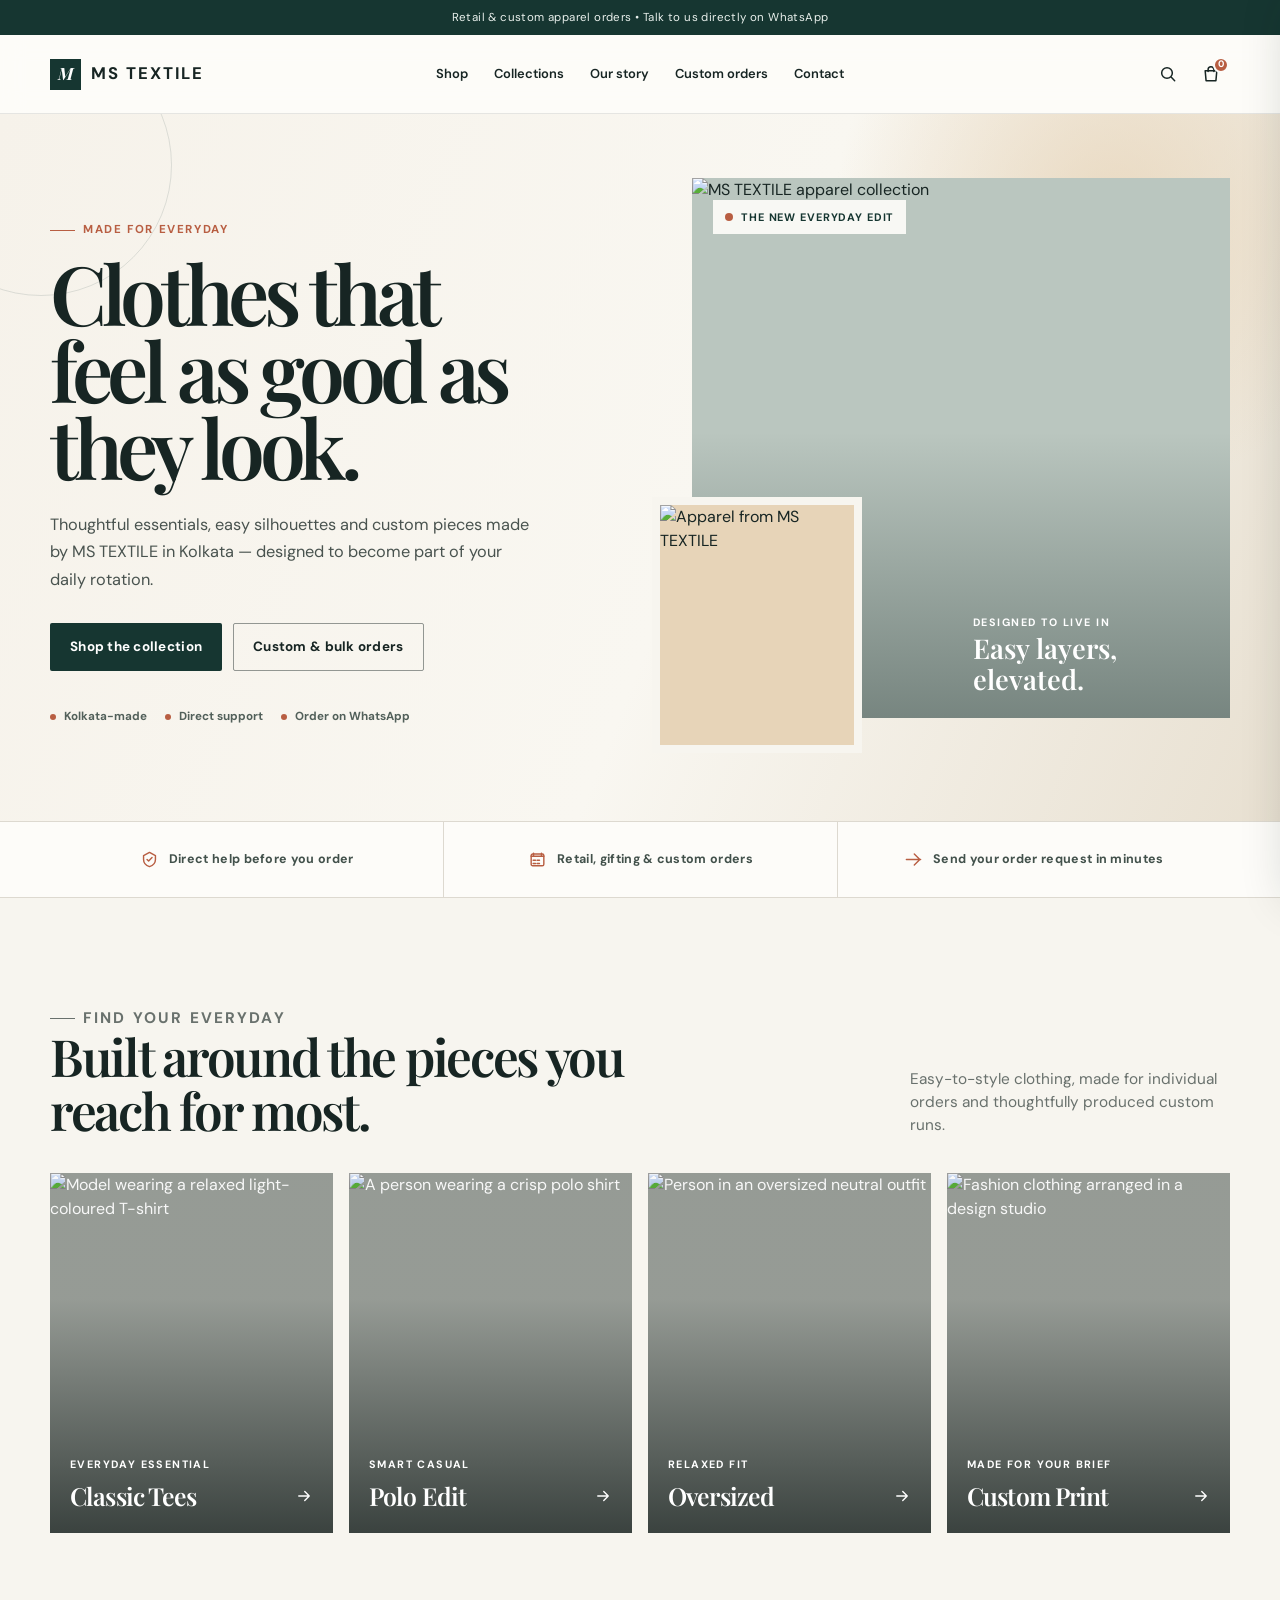
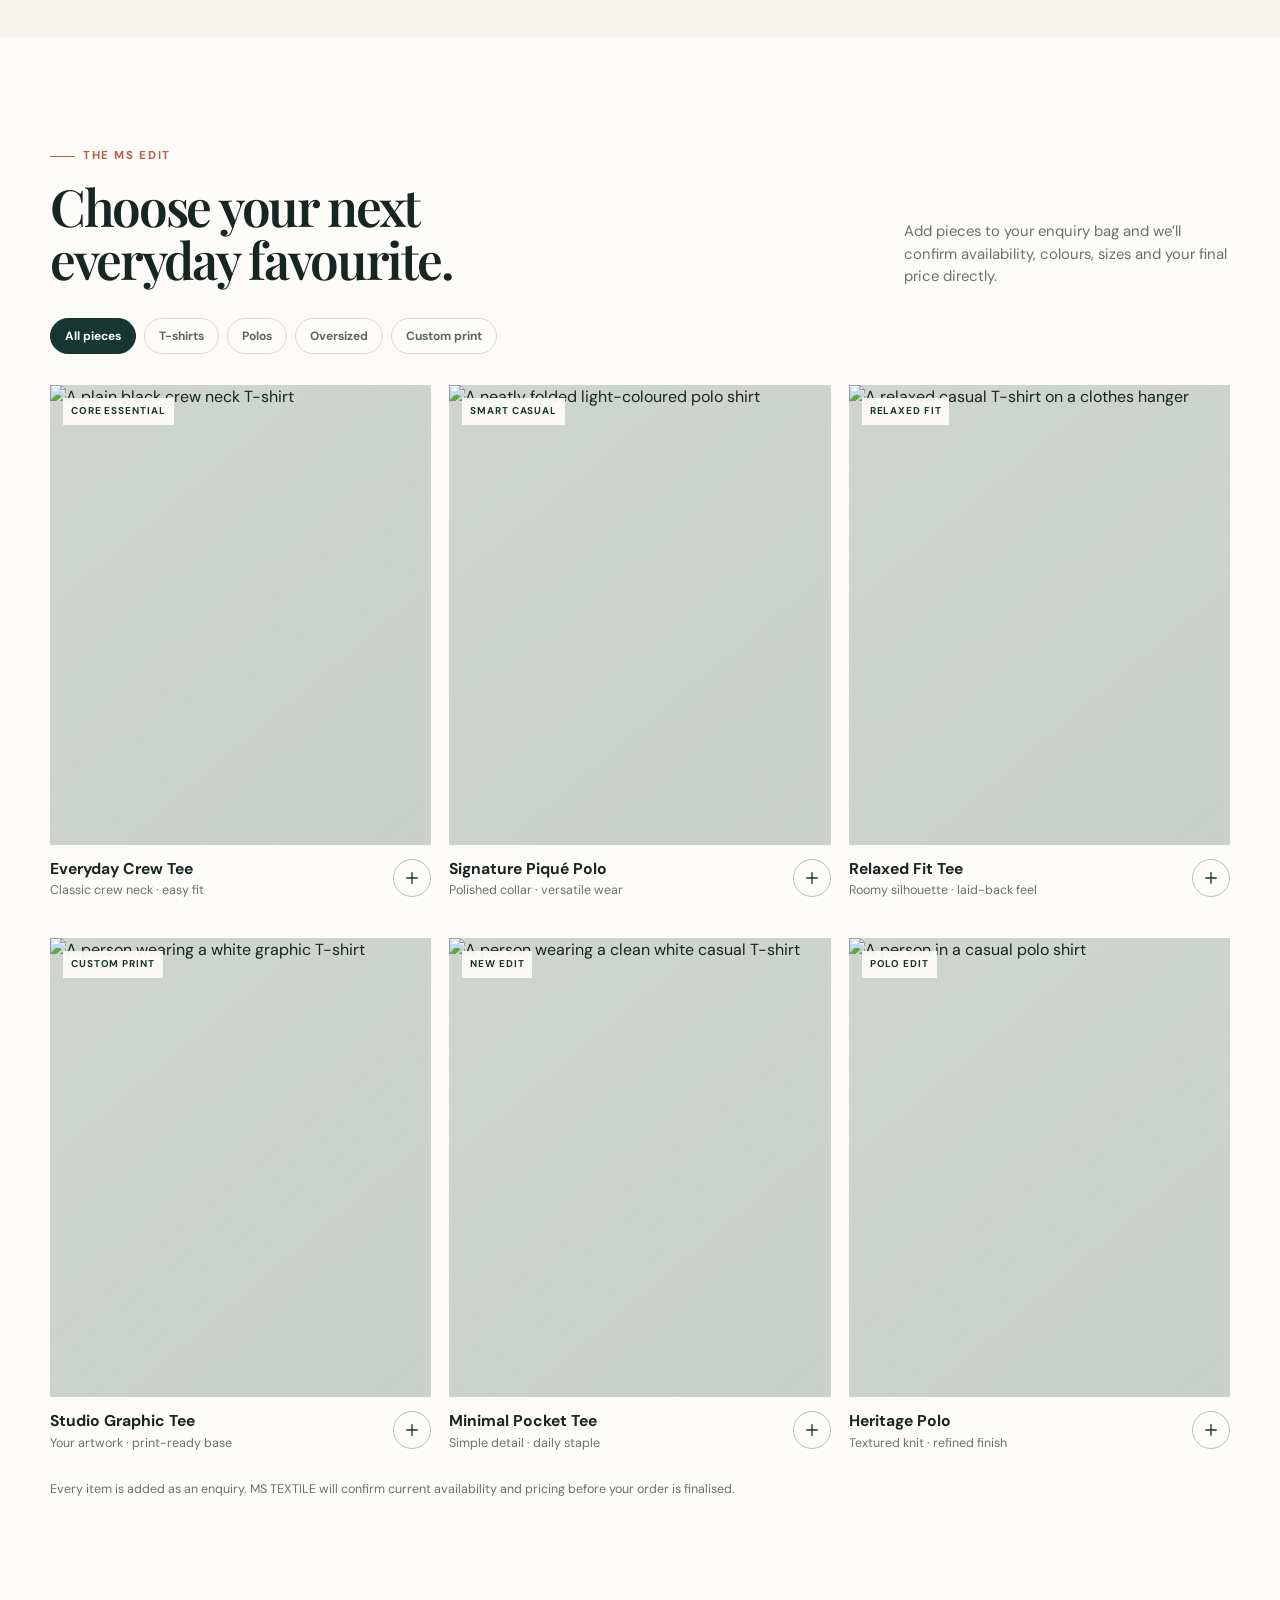
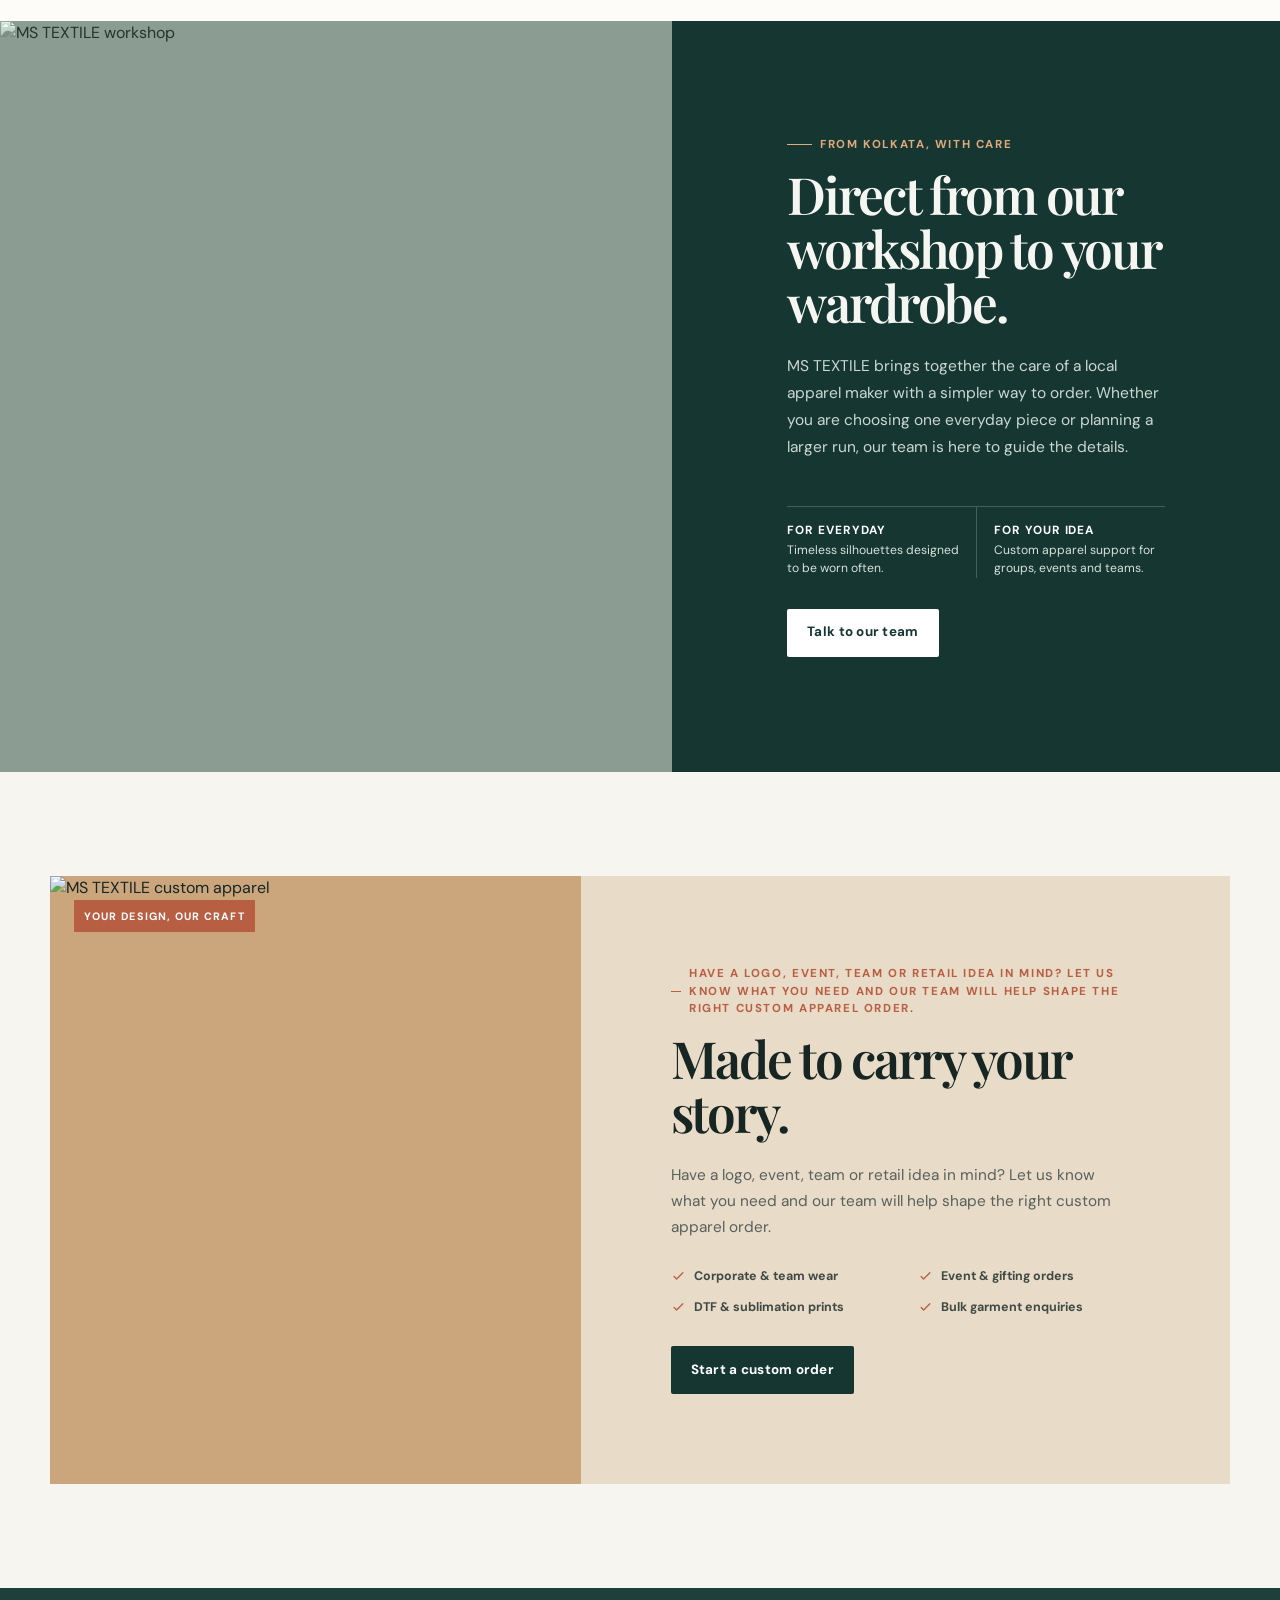
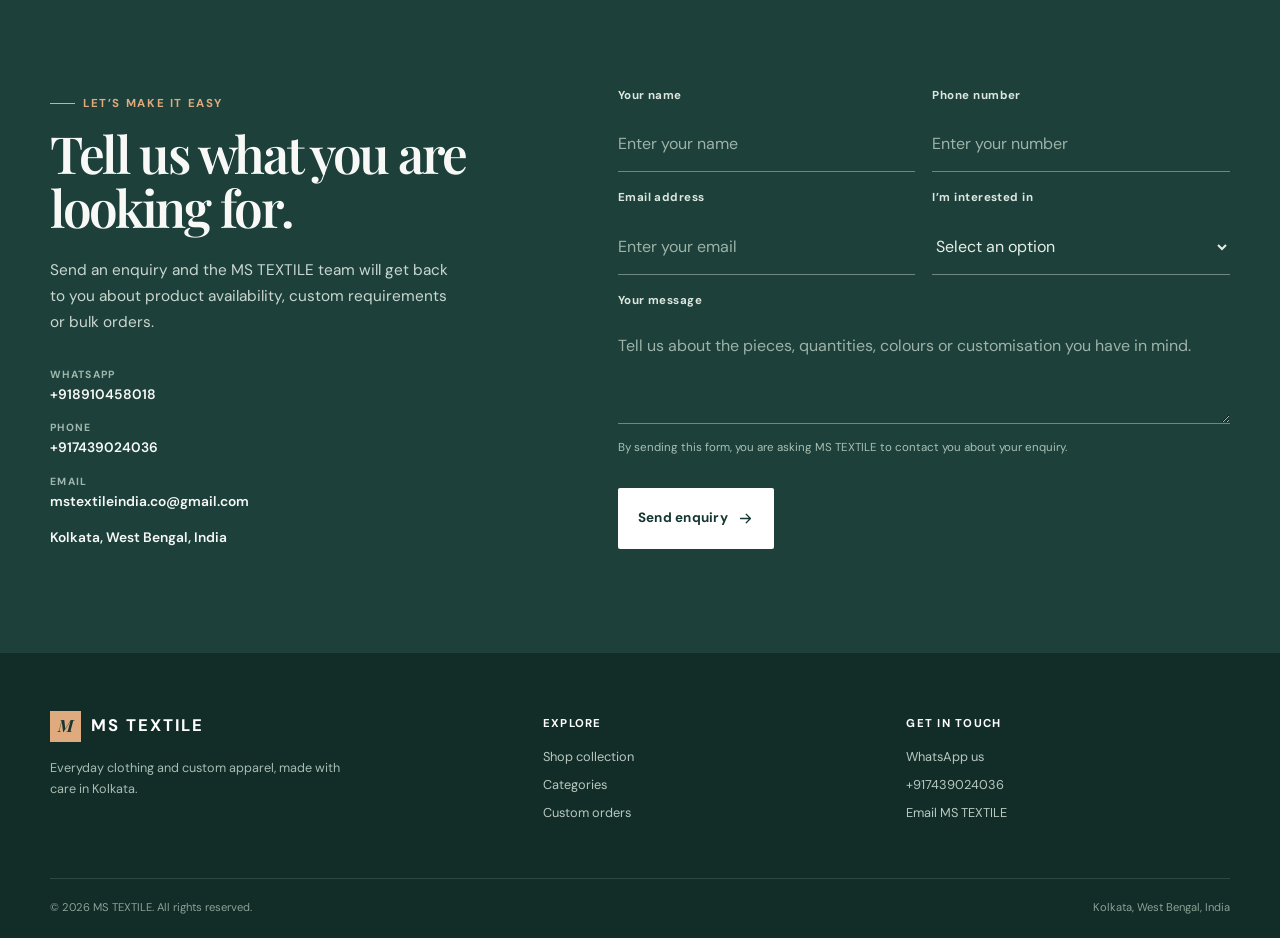
==== commit 118db0fa: "pp" ====
--- a/index.html
+++ b/index.html
@@ -247,7 +247,6 @@
         <div class="footer-brand">
           <a class="brand" href="#top"><span class="brand-mark">M</span><span>MS TEXTILE</span></a>
           <p>Everyday clothing and custom apparel, made with care in Kolkata.</p>
-          <a class="admin-entry" href="admin.html">Store admin</a>
         </div>
         <div class="footer-group">
           <h3>Explore</h3>
--- a/styles.css
+++ b/styles.css
@@ -337,8 +337,6 @@
     .footer-brand .brand { margin-bottom: 15px; color: #fff; }
     .footer-brand .brand-mark { color: var(--deep-green); background: #dfaa7d; }
     .footer-brand p { max-width: 300px; margin: 0; color: #a9bdb3; font-size: .79rem; line-height: 1.7; }
-    .admin-entry { display: inline-block; margin-top: 12px; color: #a9bdb3; font-size: .72rem; text-decoration: none; }
-    .admin-entry:hover { color: #fff; text-decoration: underline; }
     .footer-group h3 { margin: 4px 0 15px; color: #fff; font-size: .71rem; letter-spacing: .11em; text-transform: uppercase; }
     .footer-group a { display: block; width: fit-content; margin: 0 0 9px; color: #b9c9c0; font-size: .8rem; text-decoration: none; }
     .footer-group a:hover { color: #dfaa7d; }
